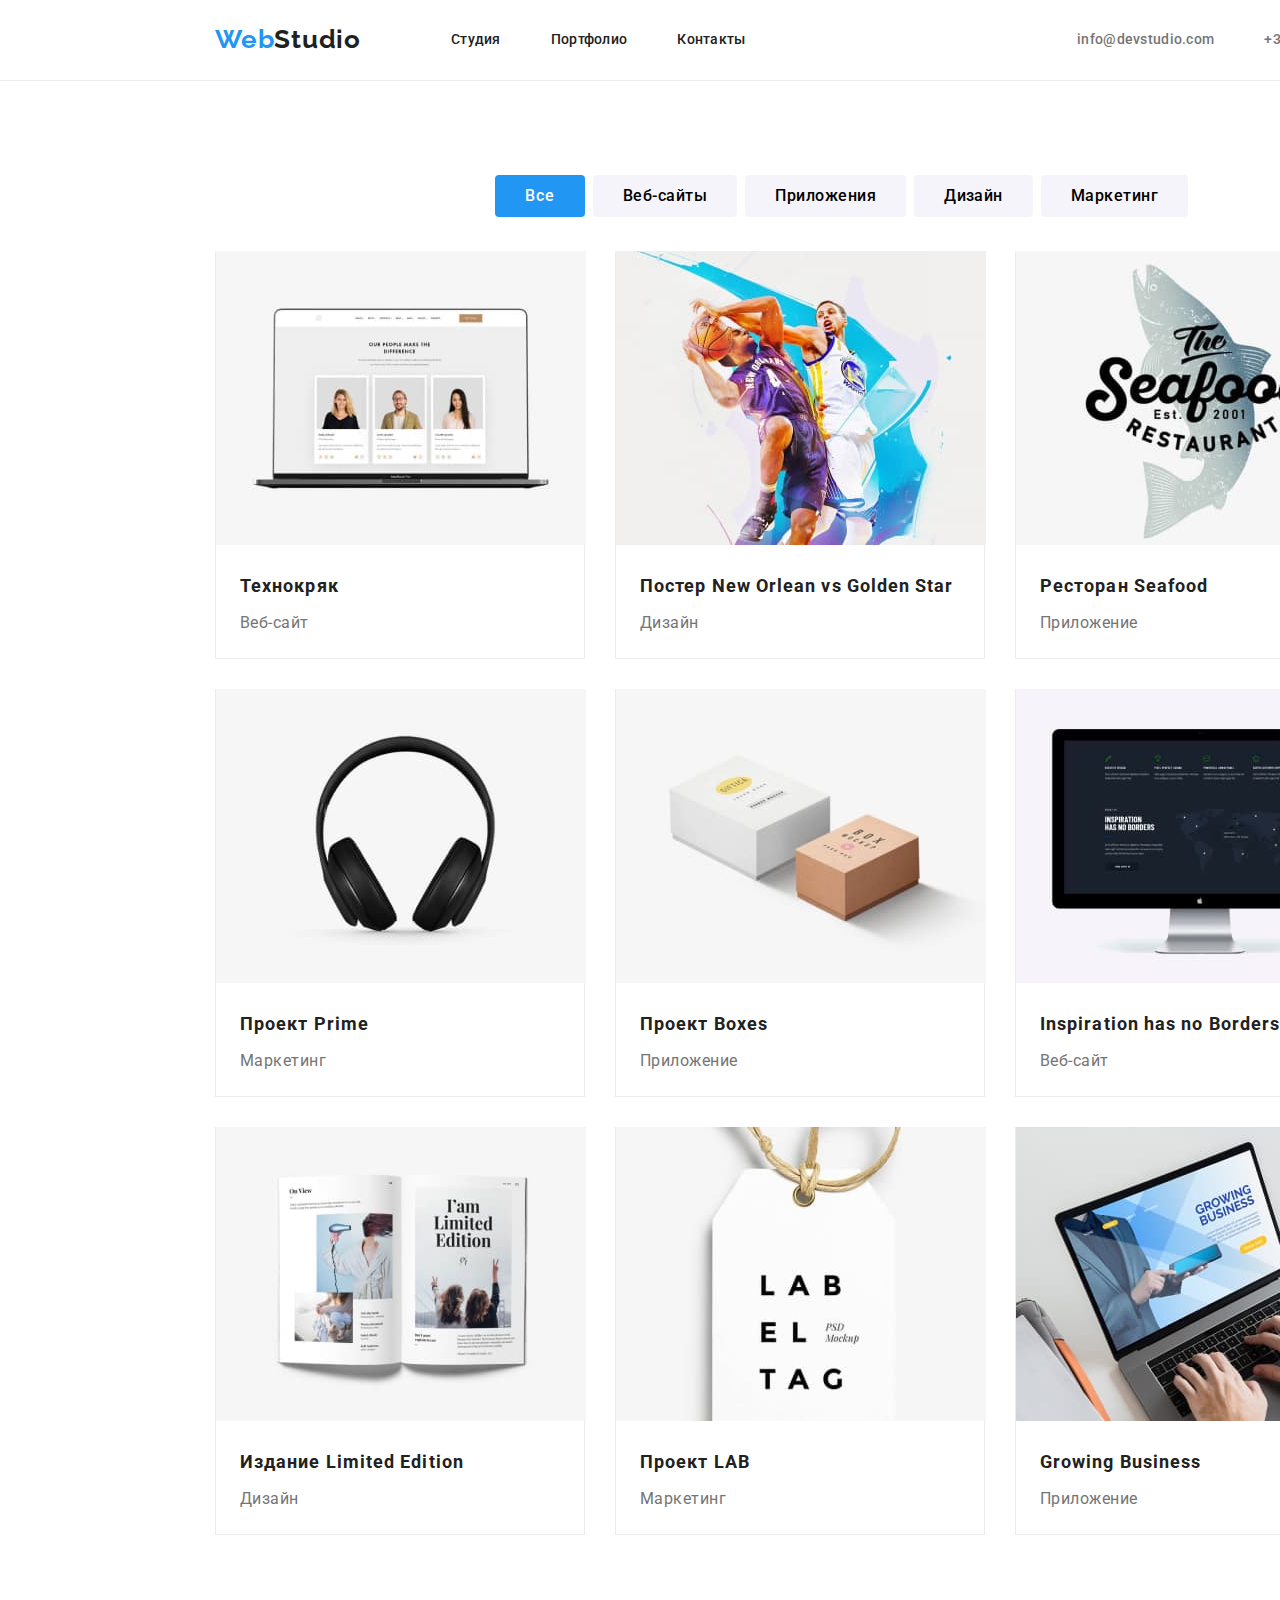
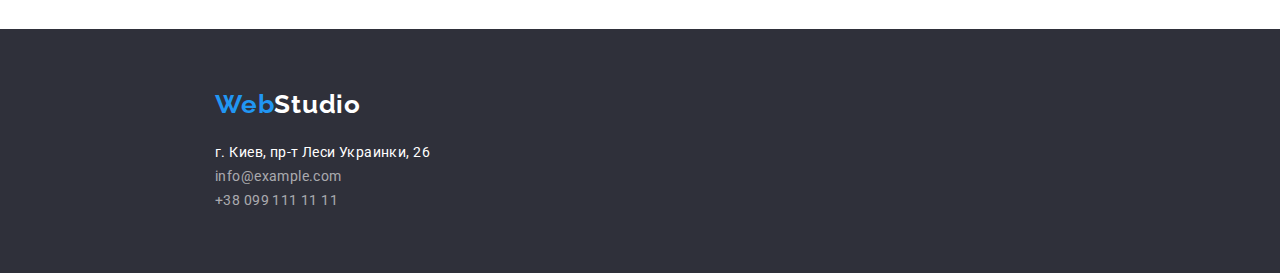
==== portfolio.html @ 0b7eb530 "Add files via upload" ====
<!DOCTYPE html>
<html lang="en">

<head>
    <meta charset="UTF-8">
    <meta http-equiv="X-UA-Compatible" content="IE=edge">
    <meta name="viewport" content="width=device-width, initial-scale=1.0">
    <title>Studio</title>
    <link rel="stylesheet" href="https://cdn.jsdelivr.net/npm/modern-normalize@1.1.0/modern-normalize.min.css">
    <link rel="stylesheet" href="./css/styles.css" />
    <link rel="preconnect" href="https://fonts.googleapis.com">
    <link rel="preconnect" href="https://fonts.gstatic.com" crossorigin>
    <link
        href="https://fonts.googleapis.com/css2?family=Raleway:wght@700&family=Roboto:wght@400;500;700;900&display=swap"
        rel="stylesheet">
</head>

<body>

    <!-- Шапка сайта -->
    <header class="header">

        <div class="container header-container">
            <a href="index.html" class="logo link"><span class="logo-web list">Web</span><span
                    class="logo-studio list">Studio</span></a>
            <nav class="nav">

                <ul class="site-nav list">

                    <li class="site-nav-item"><a class="site-nav-link link active " href="index.html">Студия</a></li>
                    <li class="site-nav-item"><a class="site-nav-link link" href="portfolio.html">Портфолио</a></li>
                    <li class="site-nav-item"><a class="site-nav-link link" href="">Контакты</a></li>
                </ul>
            </nav>

            <ul class="address-nav list">
                <div class="address-wrapper">
                    <li class="address-nav-item"><a class="address-nav-link link"
                            href="mailto:info@devstudio.com">info@devstudio.com</a></li>
                    <li class="address-nav-item"><a class="address-nav-link link" href=tel:+380961111111">+38 096
                            111 11
                            11</a>
                    </li>
                </div>
            </ul>

        </div>

    </header>

    <main>

        <!-- Фильтр -->

        <section class="portfolio-main section">
            <div class="container">
                <ul class="filter list">
                    <li><button class="filter-btn active-filter" type="button">Все</button></li>
                    <li><button class="filter-btn" type="button">Веб-сайты</button></li>
                    <li><button class="filter-btn" type="button">Приложения</button></li>
                    <li><button class="filter-btn" type="button">Дизайн</button></li>
                    <li><button class="filter-btn" type="button">Маркетинг</button></li>
                </ul>
            </div>

            <!-- Porfolio -->


            <div class="container">
                <ul class="portfolio list">
                    <li class="portfolio-item"><a class="portfolio-item-link link" href="">
                            <img src="./images/portfolio/techno-crack.jpg" width="370" alt="techno-crack">
                            <span class="porfolio-item-and-product">
                                <h1 class="portfolio-item-name">Технокряк</h1>
                                <p class="portfolio-item-product">Веб-сайт</p>
                            </span>

                        </a></li>
                    <li class="portfolio-item"><a class="portfolio-item-link link" href="">
                            <img src="./images/portfolio/new-orlean.jpg" width="370"
                                alt="Постер New Orlean vs Golden Star">
                            <h1 class="portfolio-item-name">Постер New Orlean vs Golden Star</h1>
                            <p class="portfolio-item-product">Дизайн</p>

                        </a></li>
                    <li class="portfolio-item"><a class="portfolio-item-link link" href="">
                            <img src="./images/portfolio/seafood-rest.jpg" width="370" alt="seafood-rest">
                            <h1 class="portfolio-item-name">Ресторан Seafood</h1>
                            <p class="portfolio-item-product">Приложение</p>
                        </a></li>
                    <li class="portfolio-item"><a class="portfolio-item-link link" href="">
                            <img src="./images/portfolio/headphones.jpg" width="370" alt="Prime">
                            <h1 class="portfolio-item-name">Проект Prime</h1>
                            <p class="portfolio-item-product">Маркетинг</p>
                        </a></li>
                    <li class="portfolio-item"><a class="portfolio-item-link link" href="">
                            <img src="./images/portfolio/boxes.jpg" width="370" alt="boxes">
                            <h1 class="portfolio-item-name">Проект Boxes</h1>
                            <p class="portfolio-item-product">Приложение</p>
                        </a></li>
                    <li class="portfolio-item"><a class="portfolio-item-link link" href="">
                            <img src="./images/portfolio/no-borders.jpg" width="370" alt="Inspiration has no Borders">
                            <h1 class="portfolio-item-name">Inspiration has no Borders</h1>
                            <p class="portfolio-item-product">Веб-сайт</p>
                        </a></li>
                    <li class="portfolio-item"><a class="portfolio-item-link link" href="">
                            <img src="./images/portfolio/books.jpg" width="370" alt="Limited Edition">
                            <h1 class="portfolio-item-name">Издание Limited Edition</h1>
                            <p class="portfolio-item-product">Дизайн</p>
                        </a></li>
                    <li class="portfolio-item"><a class="portfolio-item-link link" href="">
                            <img src="./images/portfolio/label.jpg" width="370" alt="LAB">
                            <h1 class="portfolio-item-name">Проект LAB</h1>
                            <p class="portfolio-item-product">Маркетинг</p>
                        </a></li>

                    <li class="portfolio-item"><a class="portfolio-item-link link" href="">
                            <img src="./images/portfolio/growing-bussines.jpg" width="370" alt="Growing Business">
                            <h1 class="portfolio-item-name">Growing Business</h1>
                            <p class="portfolio-item-product">Приложение</p>
                        </a></li>


                </ul>
            </div>
        </section>



    </main>

    <footer class="footer">
        <div class="container footer-container">
            <a href="" class="logo link"><span class="logo-web link">Web</span><span
                    class="footer-logo-studio link">Studio</span></a>
            <address class="footer-adress">
                <span class="footer-address-kyiv">г. Киев, пр-т Леси Украинки, 26</span>
                <p><a class="footer-mail-phone link" href="mailto:info@example.com">info@example.com</a></p>
                <a class="footer-mail-phone link" href="tel:+380991111111">+38 099 111 11 11</a>

            </address>
        </div>

    </footer>

</body>

</html>
---- css/styles.css ----
/* основной текст #212121 */
/* вторичный текст #757575 */
/* акцент линк синий #2196F3; */
/* белый #FFFFFF */
/* белый футер rgba(255, 255, 255, 0,6) */

:root {
  --main-font: "Roboto", sans-serif;
  --secondary-font: "Raleway", sans-serif;
  --main-black-color: #212121;
  --secondary-text: #757575;
  --link-color: #2196f3;
  --white: #ffffff;
  --footer-white: rgba(255, 255, 255, 0.6);
  --bg-dark-color: #2F303A;
}
body {
  font-family: var(--main-font );
  font-size: 14px;
  line-height: 1.15;
  letter-spacing: 0.02em;
  background-color: var(--white);
  color: var(--main-black-color);
}

h1, h2, h3, h4, p {
  margin-top: 0;
  margin-bottom: 0;
}

.active {
  color: var(--link-color);
}

.container {
  width: 1600px;
  padding-left: 215px;
  padding-right: 215px;
  margin-right: auto;
  margin-left: auto;
}

.section {
  padding-top: 94px;
  padding-bottom: 94px;
}

.list {
  padding-left: 0;
  margin-top: 0;
  margin-bottom: 0;
  list-style: none;
}

.link {
  text-decoration: none;
}

/* header */

.header {
  padding-top: 24px;
  padding-bottom: 25px;
  border-bottom: 1px solid #ECECEC;
}

.header-container {
  display: flex;
  align-items: center;
}

.logo {
font-weight: 700;
font-size: 26px;
line-height: 1.19;
letter-spacing: 0.03em;
margin-right: 90px;
text-decoration: none;
  
}

.logo-web {
  color: var(--link-color);
  font-family: var(--secondary-font);
}

.logo-studio {
  color: var(--main-black-color);
  font-family: var(--secondary-font);
}

.site-nav {
  display: flex;
  align-items: center;
}

.site-nav-item {
  margin-right: 50px ;
  align-items: center;
}

.site-nav-item:last-child {
  margin: 0;
}

.site-nav-link,
.site-nav-link:visited {
font-weight: 500;
font-size: 14px;
line-height: 1.14;
color: var(--main-black-color);
}


.site-nav-link:hover,
.site-nav-link:focus {
  color: var(--link-color);
}

.address-nav {
  margin-left: auto;
}

.address-wrapper {
  display: flex;
  align-items: center;
  margin-left: auto;
}

.address-nav-item {
  margin-right: 50px;
}

.address-nav-item:last-child {
  margin-right: 0;
}

.address-nav-link,
.address-nav-link:visited {

font-weight: 500;
font-size: 14px;
line-height: 1.14;
letter-spacing: 0.02em;
color: var(--secondary-text);

}

.address-nav-link:hover,
.address-nav-link:focus {
  color: var(--link-color);

}



/* Hero index */

.hero {
  padding-top: 200px;
  background: var(--bg-dark-color);
  
}

.container-dashboard {
  
}

.dashboard {
  padding-right: 250px;
  padding-left: 250px;
  font-weight: 900;
  font-size: 44px;
  line-height: 1.36;
  text-align: center;
  letter-spacing: 0.06em;
  text-transform: uppercase;
  color: var(--white);
}

.button-order {
  margin-top: 30px;
  margin-bottom: 200px;
  margin-left: 480px;
  margin-right: 480px;
  min-width: 200px;
  padding: 8px 30px;
  border-radius: 4px;
  box-shadow: 0px 4px 4px rgba(0, 0, 0, 0.15);
  font-weight: 700;
  font-size: 16px;
  line-height: 1.87;
  align-items: center;
  text-align: center;
  letter-spacing: 0.06em;
  color: var(--white);
  background: var(--link-color);
  cursor: pointer;
}

/* Features */

.container-features {
  display: flex;
}

.features-item-box {
  margin-right: 30px;
}

.features-item-box:last-child {
  margin-right: 0;
}

.features-item-title {
padding-bottom: 10px;
font-weight: 700;
font-size: 14px;
line-height: 1.4;
letter-spacing: 0.03em;
text-transform: uppercase;
}

.features-item-subtitle {

font-weight: 400;
font-size: 14px;
line-height: 1.71;
letter-spacing: 0.03em;
color: var(--secondary-text);
}

/* What we do */

.title {
  margin-bottom: 50px;
  font-weight: 700;
font-size: 36px;
line-height: 1.16;
text-align: center;
letter-spacing: 0.03em;
color: var(--main-black-color);
}

.do-list {
  display: flex;
}

.do-list-item {
  margin-right: 30px;
}

.do-list-item:last-child{
  margin-right: 0;
}

/* Team */

.team-main {
  background-color: #F5F4FA;
}

.team {
  display: flex;
  
}

.team-person {

  background-color: white;
margin-right: 30px;
font-size: 16px;
line-height: 1.19;
box-shadow: 0px 1px 3px rgba(0, 0, 0, 0.12), 0px 1px 1px rgba(0, 0, 0, 0.14), 0px 2px 1px rgba(0, 0, 0, 0.2);
border-radius: 0px 0px 4px 4px;

}

.team-person:last-child {
  margin: 0;
}

.team-person-name {

  padding-top: 30px;
  font-weight: 500;
  color: var(--main-black-color);
  text-align: center;
  line-height: 1.18;
letter-spacing: 0.03em;

}

.team-person-postion {
  padding: 10px 0 30px;
  font-weight: 400;
  color: var(--secondary-text);
  text-align: center;
letter-spacing: 0.03em;
}

/* Porfolio Page */

/* Filter */

.filter {
  margin-bottom: 34px;
  display: flex;
  margin-left: 280px;
  text-align: center;
  align-items: center;
}

.filter-btn {
  
background: #F5F4FA;
border-radius: 4px;
border-color: #F5F4FA;
border: none;
margin-right: 8px;
padding: 8px 30px;
font-family: var(--main-font);  
font-weight: 500;
font-size: 16px;
line-height: 1.62;
text-align: center;
letter-spacing: 0.03em;
cursor: pointer;
box-shadow: none;
outline: none;


}

.active-filter {
  text-align: center;
  letter-spacing: 0.06em;
  color: var(--white);
  background: var(--link-color);
}

.filter-btn:hover,
.filter-btn:focus {
  color: var(--white);
  background: var(--link-color);
  box-shadow: 0px 4px 4px rgba(0, 0, 0, 0.25);
}

/* Portfolio */

.portfolio {
  display: flex;
  flex-wrap: wrap;
}

.portfolio-item {
  margin-right: 30px;
  margin-bottom: 30px;
  width: 370px;
  border-bottom: 1px solid #ECECEC;
  border-right: 1px solid #ECECEC;
  border-left: 1px solid #ECECEC;
}

.portfolio-item:nth-child(3n) {
  margin-right: 0;
}

.portfolio-item:nth-last-child(-n+3) {
  margin-bottom: 0;
}

/* .porfolio-item-and-product {
border-bottom: 10px solid black;
border-right: 10px solid black;
} */

.portfolio-item-name {
padding: 20px 24px 0;
font-weight: 700;
font-size: 18px;
line-height: 2;
letter-spacing: 0.06em;
color: var(--main-black-color);

}

.portfolio-item-product {
padding: 4px 24px 20px;  
font-size: 16px;
line-height: 1.88;
letter-spacing: 0.03em;
color: var(--secondary-text);
}

/* Footer */

.footer-logo-studio{
  margin-top: 60px;
  color: var(--white);
  font-family: var(--secondary-font);
}

.footer {
display: block;
padding-top: 60px;
padding-bottom: 60px;
font-weight: 400;
font-size: 14px;
line-height: 1.71;
letter-spacing: 0.03em;
background-color: var(--bg-dark-color);
}

.footer-container {
  display: block;
  
}

.footer-adress {
  margin-top: 20px;
}
.footer-address-kyiv {
  color: var(--white);
  font-style: normal;
}

.footer-mail-phone {
color: var(--footer-white);
font-style: normal;
}

.footer-mail-phone:hover, 
.footer-mail-phone:focus {
color: var(--link-color);
}








/* roboto 400,500, 700, 900 Raleway 700,  */
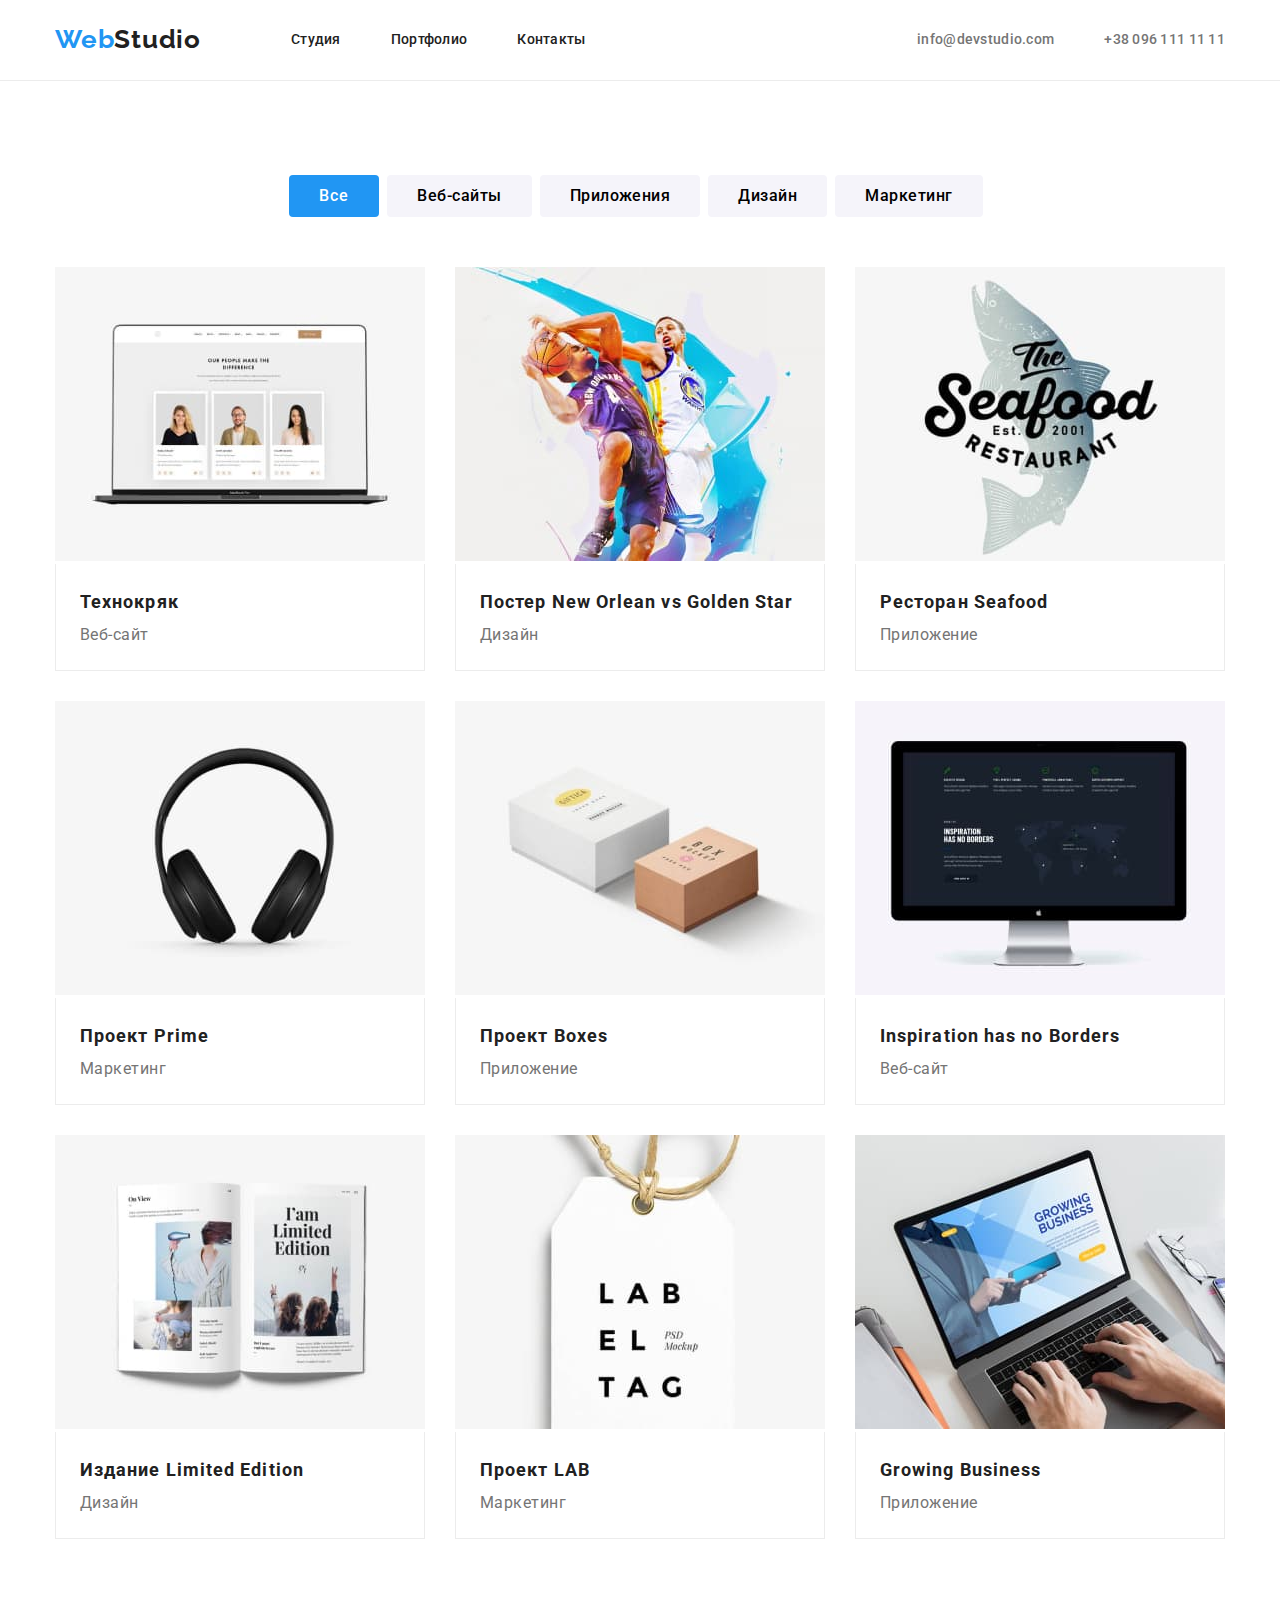
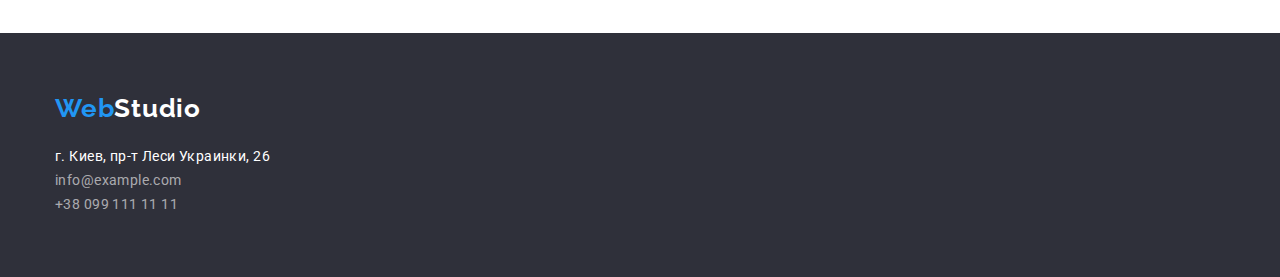
==== commit a72cc8ad: "Add files via upload" ====
--- a/portfolio.html
+++ b/portfolio.html
@@ -70,55 +70,87 @@
                 <ul class="portfolio list">
                     <li class="portfolio-item"><a class="portfolio-item-link link" href="">
                             <img src="./images/portfolio/techno-crack.jpg" width="370" alt="techno-crack">
-                            <span class="porfolio-item-and-product">
-                                <h1 class="portfolio-item-name">Технокряк</h1>
+                            <div class="porfolio-item-and-product">
+                                <h3 class="portfolio-item-name">Технокряк</h3>
                                 <p class="portfolio-item-product">Веб-сайт</p>
-                            </span>
+                            </div>
 
                         </a></li>
                     <li class="portfolio-item"><a class="portfolio-item-link link" href="">
                             <img src="./images/portfolio/new-orlean.jpg" width="370"
                                 alt="Постер New Orlean vs Golden Star">
-                            <h1 class="portfolio-item-name">Постер New Orlean vs Golden Star</h1>
-                            <p class="portfolio-item-product">Дизайн</p>
-
-                        </a></li>
-                    <li class="portfolio-item"><a class="portfolio-item-link link" href="">
-                            <img src="./images/portfolio/seafood-rest.jpg" width="370" alt="seafood-rest">
-                            <h1 class="portfolio-item-name">Ресторан Seafood</h1>
-                            <p class="portfolio-item-product">Приложение</p>
-                        </a></li>
-                    <li class="portfolio-item"><a class="portfolio-item-link link" href="">
-                            <img src="./images/portfolio/headphones.jpg" width="370" alt="Prime">
-                            <h1 class="portfolio-item-name">Проект Prime</h1>
-                            <p class="portfolio-item-product">Маркетинг</p>
-                        </a></li>
-                    <li class="portfolio-item"><a class="portfolio-item-link link" href="">
-                            <img src="./images/portfolio/boxes.jpg" width="370" alt="boxes">
-                            <h1 class="portfolio-item-name">Проект Boxes</h1>
-                            <p class="portfolio-item-product">Приложение</p>
-                        </a></li>
-                    <li class="portfolio-item"><a class="portfolio-item-link link" href="">
-                            <img src="./images/portfolio/no-borders.jpg" width="370" alt="Inspiration has no Borders">
-                            <h1 class="portfolio-item-name">Inspiration has no Borders</h1>
-                            <p class="portfolio-item-product">Веб-сайт</p>
-                        </a></li>
-                    <li class="portfolio-item"><a class="portfolio-item-link link" href="">
-                            <img src="./images/portfolio/books.jpg" width="370" alt="Limited Edition">
-                            <h1 class="portfolio-item-name">Издание Limited Edition</h1>
-                            <p class="portfolio-item-product">Дизайн</p>
-                        </a></li>
-                    <li class="portfolio-item"><a class="portfolio-item-link link" href="">
-                            <img src="./images/portfolio/label.jpg" width="370" alt="LAB">
-                            <h1 class="portfolio-item-name">Проект LAB</h1>
-                            <p class="portfolio-item-product">Маркетинг</p>
+                            <div class="porfolio-item-and-product">
+                                <h3 class="portfolio-item-name">Постер New Orlean vs Golden Star</h3>
+                                <p class="portfolio-item-product">Дизайн</p>
+                            </div>
                         </a></li>
 
                     <li class="portfolio-item"><a class="portfolio-item-link link" href="">
+                            <img src="./images/portfolio/seafood-rest.jpg" width="370" alt="seafood-rest">
+                            <div class="porfolio-item-and-product">
+                                <h3 class="portfolio-item-name">Ресторан Seafood</h3>
+                                <p class="portfolio-item-product">Приложение</p>
+                            </div>
+                        </a></li>
+
+
+
+                    <li class="portfolio-item"><a class="portfolio-item-link link" href="">
+                            <img src="./images/portfolio/headphones.jpg" width="370" alt="Prime">
+                            <div class="porfolio-item-and-product">
+                                <h3 class="portfolio-item-name">Проект Prime</h3>
+                                <p class="portfolio-item-product">Маркетинг</p>
+                            </div>
+                        </a></li>
+
+
+                    <li class="portfolio-item"><a class="portfolio-item-link link" href="">
+                            <img src="./images/portfolio/boxes.jpg" width="370" alt="boxes">
+                            <div class="porfolio-item-and-product">
+                                <h3 class="portfolio-item-name">Проект Boxes</h3>
+                                <p class="portfolio-item-product">Приложение</p>
+                            </div>
+                        </a></li>
+
+
+                    <li class="portfolio-item"><a class="portfolio-item-link link" href="">
+                            <img src="./images/portfolio/no-borders.jpg" width="370" alt="Inspiration has no Borders">
+                            <div class="porfolio-item-and-product">
+                                <h3 class="portfolio-item-name">Inspiration has no Borders</h3>
+                                <p class="portfolio-item-product">Веб-сайт</p>
+                            </div>
+                        </a></li>
+
+
+                    <li class="portfolio-item"><a class="portfolio-item-link link" href="">
+                            <img src="./images/portfolio/books.jpg" width="370" alt="Limited Edition">
+                            <div class="porfolio-item-and-product">
+                                <h3 class="portfolio-item-name">Издание Limited Edition</h3>
+                                <p class="portfolio-item-product">Дизайн</p>
+                            </div>
+                        </a></li>
+
+
+                    <li class="portfolio-item"><a class="portfolio-item-link link" href="">
+                            <img src="./images/portfolio/label.jpg" width="370" alt="LAB">
+                            <div class="porfolio-item-and-product">
+                                <h3 class="portfolio-item-name">Проект LAB</h3>
+                                <p class="portfolio-item-product">Маркетинг</p>
+                            </div>
+                        </a></li>
+
+
+
+                    <li class="portfolio-item"><a class="portfolio-item-link link" href="">
                             <img src="./images/portfolio/growing-bussines.jpg" width="370" alt="Growing Business">
-                            <h1 class="portfolio-item-name">Growing Business</h1>
-                            <p class="portfolio-item-product">Приложение</p>
+                            <div class="porfolio-item-and-product">
+                                <h3 class="portfolio-item-name">Growing Business</h3>
+                                <p class="portfolio-item-product">Приложение</p>
+                            </div>
                         </a></li>
+
+
+
 
 
                 </ul>
--- a/css/styles.css
+++ b/css/styles.css
@@ -33,9 +33,9 @@
 }
 
 .container {
-  width: 1600px;
-  padding-left: 215px;
-  padding-right: 215px;
+  width: 1200px;
+  padding-left: 15px;
+  padding-right: 15px;
   margin-right: auto;
   margin-left: auto;
 }
@@ -158,6 +158,7 @@
 
 .hero {
   padding-top: 200px;
+  padding-bottom: 200px;
   background: var(--bg-dark-color);
   
 }
@@ -169,6 +170,7 @@
 .dashboard {
   padding-right: 250px;
   padding-left: 250px;
+  margin-bottom: 30px;
   font-weight: 900;
   font-size: 44px;
   line-height: 1.36;
@@ -179,10 +181,10 @@
 }
 
 .button-order {
-  margin-top: 30px;
-  margin-bottom: 200px;
-  margin-left: 480px;
-  margin-right: 480px;
+
+  padding-top: 30px;
+  display: block;
+  margin: 0 auto;
   min-width: 200px;
   padding: 8px 30px;
   border-radius: 4px;
@@ -200,6 +202,10 @@
 
 /* Features */
 
+.features {
+  margin-bottom: -94px;
+}
+
 .container-features {
   display: flex;
 }
@@ -280,10 +286,16 @@
   margin: 0;
 }
 
+.name-and-position {
+  padding: 30px 0;
+
+}
+
 .team-person-name {
 
-  padding-top: 30px;
+  
   font-weight: 500;
+  /* font-size: 16px; */
   color: var(--main-black-color);
   text-align: center;
   line-height: 1.18;
@@ -292,7 +304,7 @@
 }
 
 .team-person-postion {
-  padding: 10px 0 30px;
+  padding-top: 10px;
   font-weight: 400;
   color: var(--secondary-text);
   text-align: center;
@@ -304,9 +316,9 @@
 /* Filter */
 
 .filter {
-  margin-bottom: 34px;
-  display: flex;
-  margin-left: 280px;
+  margin-bottom: 50px;
+  display: flex;
+  justify-content: center;
   text-align: center;
   align-items: center;
 }
@@ -357,26 +369,27 @@
   margin-right: 30px;
   margin-bottom: 30px;
   width: 370px;
+  
+}
+
+.portfolio-item:nth-child(3n) {
+  margin-right: 0;
+}
+
+.portfolio-item:nth-last-child(-n+3) {
+  margin-bottom: 0;
+}
+
+.porfolio-item-and-product {
+
+  padding: 20px 24px;
   border-bottom: 1px solid #ECECEC;
   border-right: 1px solid #ECECEC;
   border-left: 1px solid #ECECEC;
 }
 
-.portfolio-item:nth-child(3n) {
-  margin-right: 0;
-}
-
-.portfolio-item:nth-last-child(-n+3) {
-  margin-bottom: 0;
-}
-
-/* .porfolio-item-and-product {
-border-bottom: 10px solid black;
-border-right: 10px solid black;
-} */
-
 .portfolio-item-name {
-padding: 20px 24px 0;
+
 font-weight: 700;
 font-size: 18px;
 line-height: 2;
@@ -386,7 +399,6 @@
 }
 
 .portfolio-item-product {
-padding: 4px 24px 20px;  
 font-size: 16px;
 line-height: 1.88;
 letter-spacing: 0.03em;
@@ -426,6 +438,7 @@
 }
 
 .footer-mail-phone {
+margin: 9px 0;  
 color: var(--footer-white);
 font-style: normal;
 }
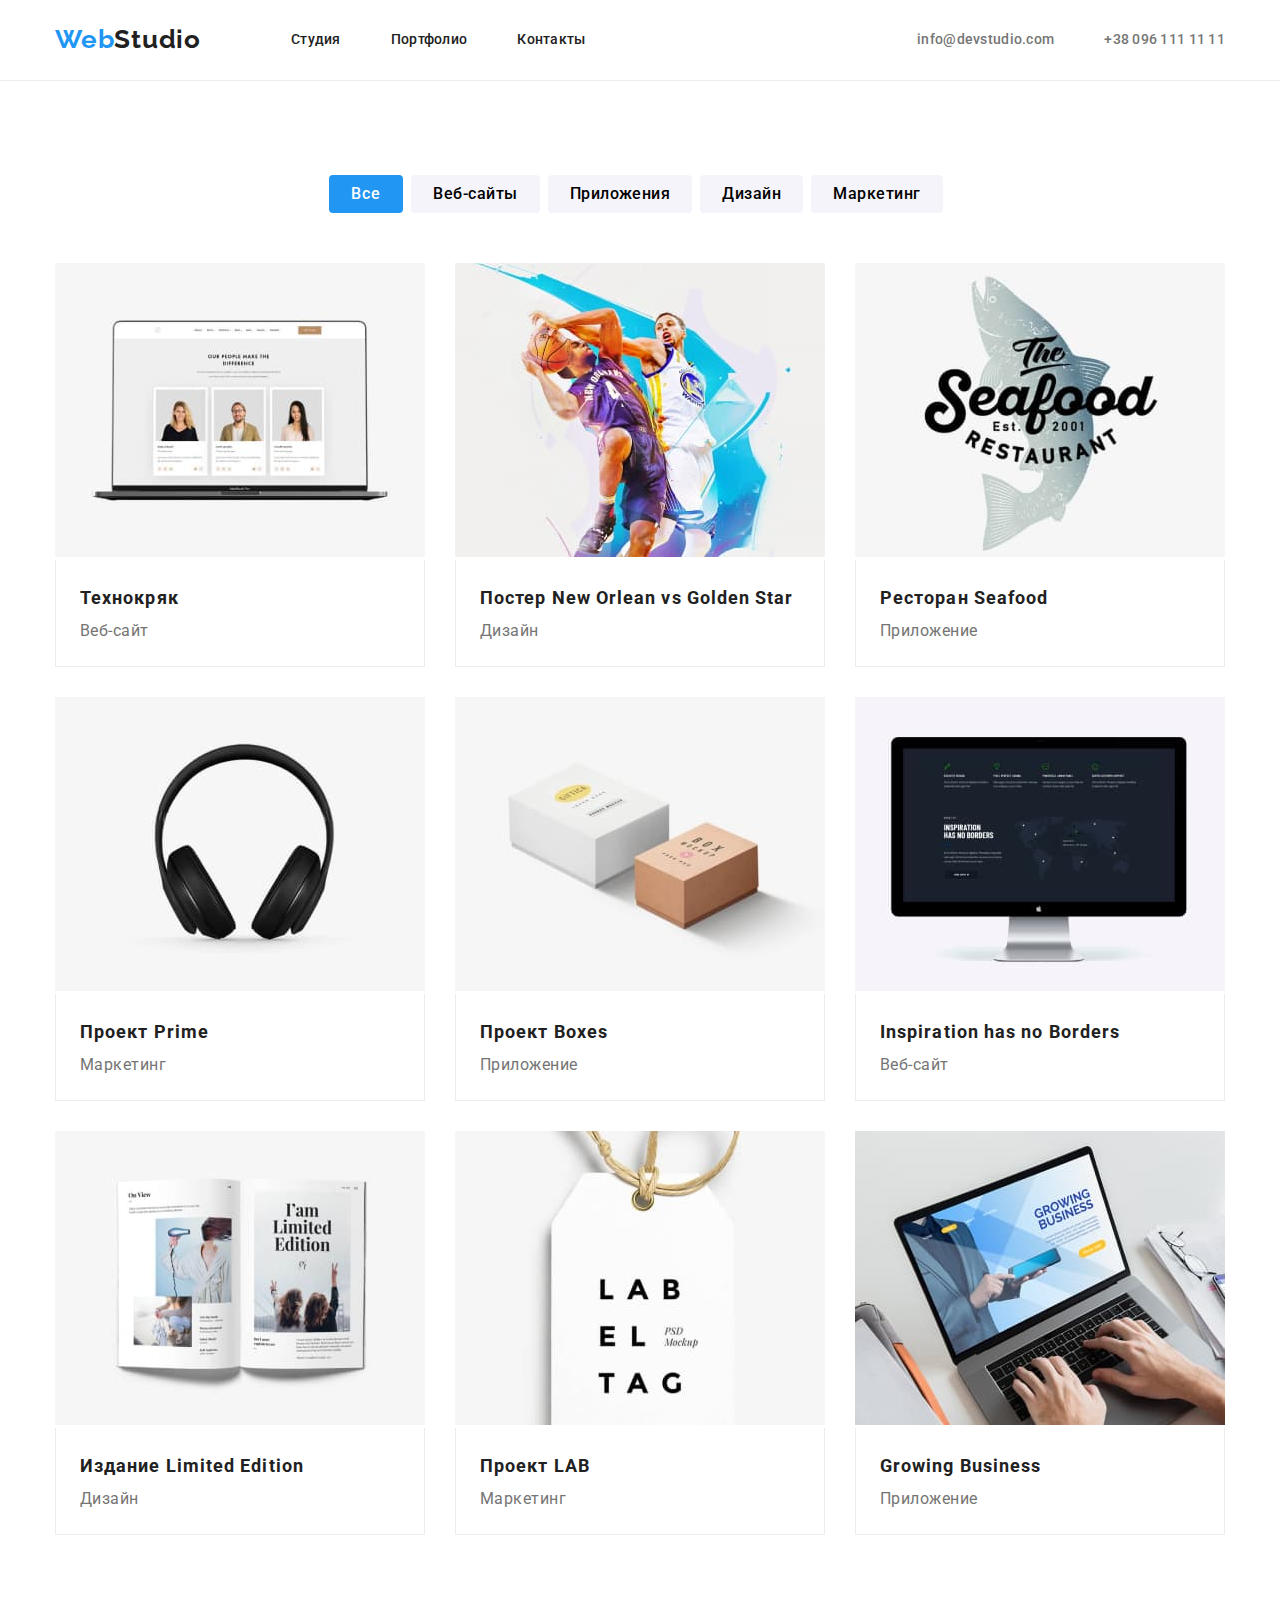
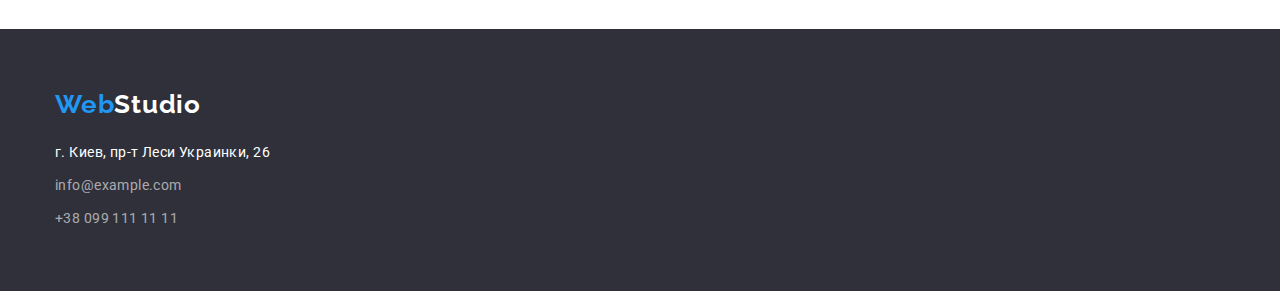
==== commit baee645b: "Add files via upload" ====
--- a/portfolio.html
+++ b/portfolio.html
@@ -167,7 +167,8 @@
                     class="footer-logo-studio link">Studio</span></a>
             <address class="footer-adress">
                 <span class="footer-address-kyiv">г. Киев, пр-т Леси Украинки, 26</span>
-                <p><a class="footer-mail-phone link" href="mailto:info@example.com">info@example.com</a></p>
+                <p class="footer-only-mail"><a class="footer-mail-phone link"
+                        href="mailto:info@example.com">info@example.com</a></p>
                 <a class="footer-mail-phone link" href="tel:+380991111111">+38 099 111 11 11</a>
 
             </address>
--- a/css/styles.css
+++ b/css/styles.css
@@ -211,6 +211,7 @@
 }
 
 .features-item-box {
+  width: 270px;
   margin-right: 30px;
 }
 
@@ -295,7 +296,7 @@
 
   
   font-weight: 500;
-  /* font-size: 16px; */
+  font-size: 16px;
   color: var(--main-black-color);
   text-align: center;
   line-height: 1.18;
@@ -330,7 +331,7 @@
 border-color: #F5F4FA;
 border: none;
 margin-right: 8px;
-padding: 8px 30px;
+padding: 6px 22px;
 font-family: var(--main-font);  
 font-weight: 500;
 font-size: 16px;
@@ -433,12 +434,18 @@
   margin-top: 20px;
 }
 .footer-address-kyiv {
+  margin: 9px 0;
   color: var(--white);
   font-style: normal;
 }
 
+.footer-only-mail {
+  margin: 9px 0;
+
+}
 .footer-mail-phone {
-margin: 9px 0;  
+
+margin: 9px 0;
 color: var(--footer-white);
 font-style: normal;
 }
